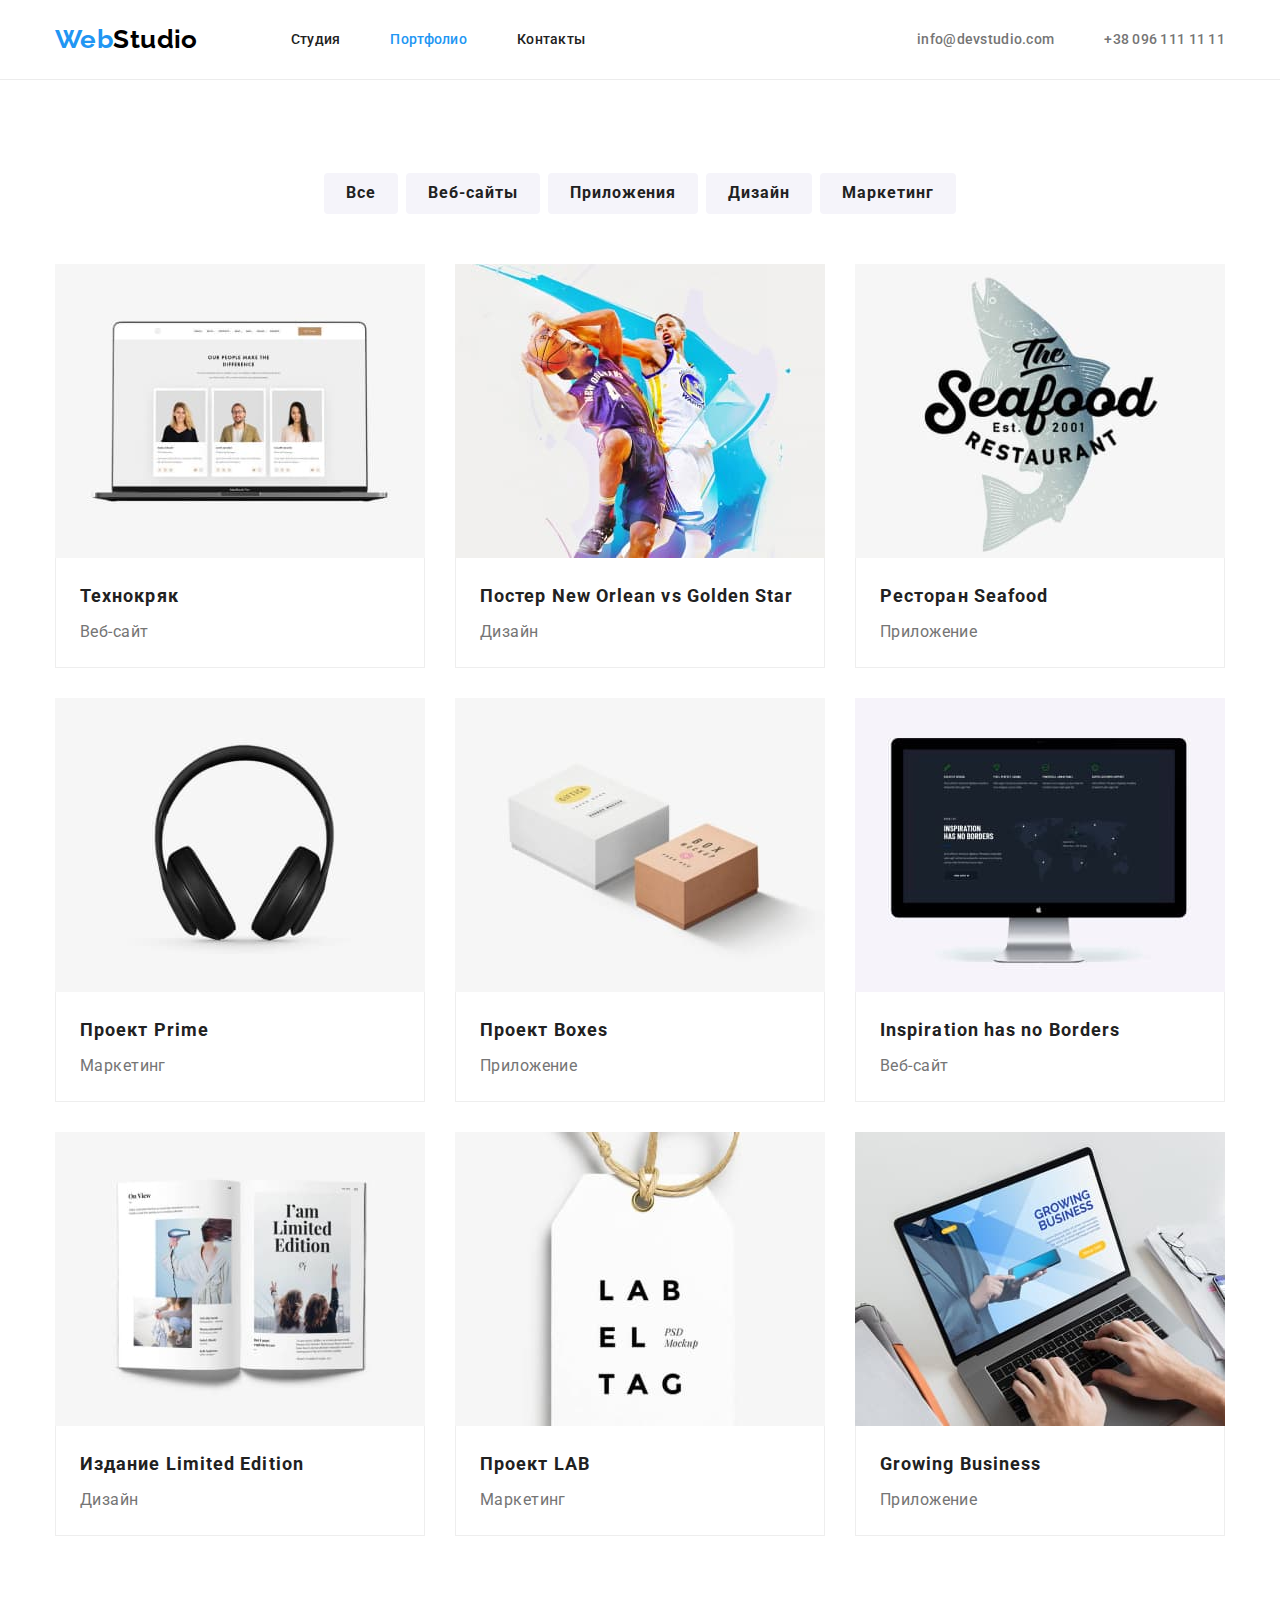
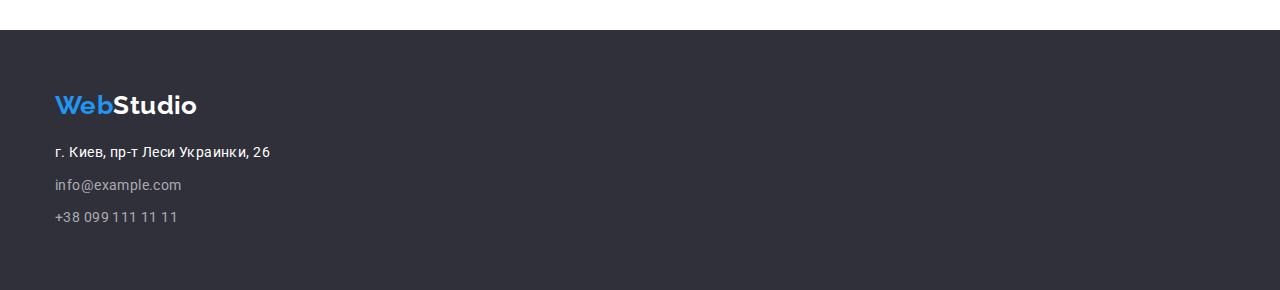
==== portfolio.html @ dd450b64 "добавляет иконки команды" ====
<!DOCTYPE html>
<html lang="ru">
  <head>
    <meta charset="UTF-8" />
    <meta http-equiv="X-UA-Compatible" content="IE=edge" />
    <meta name="viewport" content="width=device-width, initial-scale=1.0" />
    <title>Document</title>
    <link rel="preconnect" href="https://fonts.gstatic.com" />
    <link
      href="https://fonts.googleapis.com/css2?family=Raleway:wght@700&family=Roboto:wght@400;500;700;900&display=swap"
      rel="stylesheet"
    />
    <link
      rel="stylesheet"
      href="https://cdnjs.cloudflare.com/ajax/libs/modern-normalize/1.0.0/modern-normalize.min.css"
    />
    <link rel="stylesheet" href="./css/style.css" />
  </head>
  <body>
    <!-- Шапка сайта  -->
    <header class="header">
      <div class="container main-nav">
        <a href="#" class="logo link"><span class="decoration">Web</span>Studio</a>
        <nav>
          <ul class="nav list">
            <li class="nav-item">
              <a href="./index.html" class="nav-link link">Студия</a>
            </li>
            <li class="nav-item">
              <a href="./portfolio.html" class="nav-link link current">Портфолио</a>
            </li>
            <li class="nav-item"><a href="#" class="nav-link link">Контакты</a></li>
          </ul>
        </nav>
        <ul class="contacts list">
          <li class="contacts-item">
            <a href="mailto:info@devstudio.com" class="contacts-link link">info@devstudio.com</a>
          </li>
          <li class="contacts-item">
            <a href="tel:+380961111111" class="contacts-link link">+38 096 111 11 11</a>
          </li>
        </ul>
      </div>
    </header>
    <!-- Основная информация на странице -->
    <main>
      <section class="section">
        <div class="container">
          <h1 class="visually-hidden">Наши проекты</h1>
          <ul class="btn list">
            <li class="btn-item"><button type="button" class="button secondary">Все</button></li>
            <li class="btn-item">
              <button type="button" class="button secondary">Веб-сайты</button>
            </li>
            <li class="btn-item">
              <button type="button" class="button secondary">Приложения</button>
            </li>
            <li class="btn-item"><button type="button" class="button secondary">Дизайн</button></li>
            <li class="btn-item">
              <button type="button" class="button secondary">Маркетинг</button>
            </li>
          </ul>
          <ul class="progects list">
            <li class="progects-item">
              <a href="" class="link"
                ><img
                  class="progects-img"
                  src="./img/technokryak.jpg"
                  alt="Сайт для Технохряк"
                  width="370"
                  height="294"
                />
                <div class="progects-wrap">
                  <h2 class="progects-title">Технокряк</h2>
                  <p class="progects-text">Веб-сайт</p>
                </div>
              </a>
            </li>
            <li class="progects-item">
              <a href="" class="link"
                ><img
                  class="progects-img"
                  src="./img/poster.jpg"
                  alt="Постер для баскетбольной команды"
                  width="370"
                  height="294"
                />
                <div class="progects-wrap">
                  <h2 class="progects-title">Постер New Orlean vs Golden Star</h2>
                  <p class="progects-text">Дизайн</p>
                </div>
              </a>
            </li>
            <li class="progects-item">
              <a href="" class="link">
                <img
                  class="progects-img"
                  src="./img/seafood.jpg"
                  alt="Приложение для ресторана"
                  width="370"
                  height="294"
                />
                <div class="progects-wrap">
                  <h2 class="progects-title">Ресторан Seafood</h2>
                  <p class="progects-text">Приложение</p>
                </div>
              </a>
            </li>
            <li class="progects-item">
              <a href="" class="link"
                ><img
                  class="progects-img"
                  src="./img/prime.jpg"
                  alt="Маркетинг для проекта прайм"
                  width="370"
                  height="294"
                />
                <div class="progects-wrap">
                  <h2 class="progects-title">Проект Prime</h2>
                  <p class="progects-text">Маркетинг</p>
                </div>
              </a>
            </li>
            <li class="progects-item">
              <a href="" class="link"
                ><img
                  class="progects-img"
                  src="./img/boxes.jpg"
                  alt="Приложение для проекта боксес"
                  width="370"
                  height="294"
                />
                <div class="progects-wrap">
                  <h2 class="progects-title">Проект Boxes</h2>
                  <p class="progects-text">Приложение</p>
                </div>
              </a>
            </li>
            <li class="progects-item">
              <a href="" class="link"
                ><img
                  class="progects-img"
                  src="./img/inspiration.jpg"
                  alt="Сайт для вдозновения без границ"
                  width="370"
                  height="294"
                />
                <div class="progects-wrap">
                  <h2 class="progects-title">Inspiration has no Borders</h2>
                  <p class="progects-text">Веб-сайт</p>
                </div>
              </a>
            </li>
            <li class="progects-item">
              <a href="" class="link"
                ><img
                  class="progects-img"
                  src="./img/limited.jpg"
                  alt="Дизайн для издания"
                  width="370"
                  height="294"
                />
                <div class="progects-wrap">
                  <h2 class="progects-title">Издание Limited Edition</h2>
                  <p class="progects-text">Дизайн</p>
                </div>
              </a>
            </li>
            <li class="progects-item">
              <a href="" class="link"
                ><img
                  class="progects-img"
                  src="./img/lab.jpg"
                  alt="Маркетинг для проекта лаб"
                  width="370"
                  height="294"
                />
                <div class="progects-wrap">
                  <h2 class="progects-title">Проект LAB</h2>
                  <p class="progects-text">Маркетинг</p>
                </div>
              </a>
            </li>
            <li class="progects-item">
              <a href="" class="link"
                ><img
                  class="progects-img"
                  src="./img/growing.jpg"
                  alt="Приложение для растущего бизнеса "
                  width="370"
                  height="294"
                />
                <div class="progects-wrap">
                  <h2 class="progects-title">Growing Business</h2>
                  <p class="progects-text">Приложение</p>
                </div>
              </a>
            </li>
          </ul>
        </div>
      </section>
    </main>

    <!-- Подвал сайта -->
    <footer class="footer">
      <div class="container">
        <a href="#" class="footer-logo logo link"><span class="decoration">Web</span>Studio</a>
        <address class="address">г. Киев, пр-т Леси Украинки, 26</address>
        <ul class="list">
          <li class="footer-item">
            <a href="mailto:info@example.com" class="list-link link">info@example.com</a>
          </li>
          <li class="footer-item">
            <a href="tel:+380991111111" class="list-link link">+38 099 111 11 11</a>
          </li>
        </ul>
      </div>
    </footer>
  </body>
</html>
---- css/style.css ----
:root {
  --primary-text-color: #757575;
  --title-text-color: #212121;
  --accent-color: #2196f3;
  --primary-white-color: #ffffff;
  --black-color: #000000;
  --additional-color-section: #f5f4fa;
  --footer-color: #2f303a;
  --links-color: rgba(255, 255, 255, 0.6);
  --icon-color: #afb1b8;
  --border-radius: 4px;
}
body {
  background: var(--primary-white-color);
  color: var(--primary-text-color);

  font-family: 'Roboto', sans-serif;
  font-size: 14px;
  letter-spacing: 0.03em;
  line-height: 1.7;
}

h1,
h2,
h3,
h4,
h5,
h6,
p {
  margin: 0;
}

img {
  display: block;
}
.container {
  width: 1200px;
  margin: 0 auto;
  padding-left: 15px;
  padding-right: 15px;
}
.link {
  text-decoration: none;
  display: inline-block;
}

.list {
  list-style: none;
  margin: 0;
  padding: 0;
}
.visually-hidden:not(:focus):not(:active) {
  width: 1px;
  height: 1px;
  margin: -1px;
  border: 0;
  padding: 0;
  white-space: nowrap;
  clip-path: inset(100%);
  clip: rect(0 0 0 0);
  overflow: hidden;
}
/* header */
.header {
  border-bottom: 1px solid #ececec;
}
.main-nav {
  display: flex;
  align-items: center;
}

.logo {
  color: var(--black-color);

  font-family: 'Raleway', sans-serif;
  font-weight: 700;
  font-size: 26px;
  line-height: 1.2;
}

.decoration {
  color: var(--accent-color);
}
/* site nav */
.nav {
  display: flex;
  margin-left: 93px;
}
.nav-item + .nav-item {
  margin-left: 50px;
}
.nav-link {
  display: block;
  padding-top: 32px;
  padding-bottom: 32px;

  color: var(--title-text-color);
  font-weight: 500;
  line-height: 1.1;
  letter-spacing: 0.02em;
}
.nav-link:hover,
.nav-link:focus {
  color: var(--accent-color);
}
.nav-link.current {
  color: var(--accent-color);
}
.contacts {
  display: flex;
  margin-left: auto;
}

.contacts-item + .contacts-item {
  margin-left: 50px;
}

.contacts-link {
  color: var(--primary-text-color);
  font-weight: 500;
  line-height: 1.1;
  letter-spacing: 0.02em;

  display: flex;
  align-items: center;
}
.contacts-link:hover,
.contacts-link:focus {
  color: var(--accent-color);
}
.contacts-icon {
  margin-right: 10px;
  fill: currentColor;
}
/* hero */
.hero {
  text-align: center;
  padding-top: 200px;
  padding-bottom: 200px;
  margin: 0 auto;
  background: var(--additional-color-section);
  max-width: 1600px;
  height: 600px;
  background-image: linear-gradient(to right, rgba(47, 48, 58, 0.4), rgba(47, 48, 58, 0.4)),
    url(../img/hero.jpg);
  background-repeat: no-repeat;
  background-size: cover;
  background-position: center;
}

.hero-title {
  color: var(--primary-white-color);

  font-weight: 900;
  font-size: 44px;
  line-height: 1.4;
  letter-spacing: 0.06em;
  text-transform: uppercase;

  margin-bottom: 30px;
}
/* section */

.section {
  padding-top: 94px;
  padding-bottom: 94px;
}
.section:nth-child(3) {
  padding-top: 0;
}
.section-title {
  color: var(--title-text-color);

  font-size: 36px;
  line-height: 1.2;
  text-align: center;
  margin-bottom: 50px;
}
/* features */
.features {
  display: flex;
  justify-content: space-between;
}
.features-title {
  color: var(--title-text-color);

  font-size: 14px;
  line-height: 1.2;
  text-transform: uppercase;
  margin-bottom: 10px;
}
.features-item {
  width: 270px;
  background: #fff;
}
.fearures-box {
  width: 270px;
  height: 120px;
  background: var(--additional-color-section);
  margin-bottom: 30px;

  display: flex;
  align-items: center;
  border-radius: var(--border-radius);
}

/* we-do */
.we-do {
  display: flex;
  justify-content: space-between;
}

/* team */
.team-section {
  background: var(--additional-color-section);
}
.team {
  font-size: 16px;
  line-height: 1.2;
  text-align: center;

  display: flex;
  justify-content: space-between;
}
.team-wrap {
  padding-top: 30px;
  padding-bottom: 30px;
}
.team-item {
  background: var(--primary-white-color);
  overflow: hidden;
  box-shadow: 0px 1px 3px rgba(0, 0, 0, 0.12), 0px 1px 1px rgba(0, 0, 0, 0.14),
    0px 2px 1px rgba(0, 0, 0, 0.2);
  border-radius: 0px 0px 4px 4px;
}

.team-title {
  color: var(--title-text-color);
  font-weight: 500;
  font-size: 16px;
  line-height: 1.2;
  text-align: center;
  margin-bottom: 10px;
}
.team-text {
  margin-bottom: 16px;
}
.team-social {
  display: flex;
  justify-content: center;
}
.team-social-list + .team-social-list {
  margin-left: 10px;
}

.team-social-link {
  width: 44px;
  height: 44px;

  border-radius: 50%;
  display: flex;
  align-items: center;
  justify-content: center;
  fill: var(--icon-color);
}

.team-social-link:hover,
.team-social-link:focus {
  background: var(--accent-color);
  fill: var(--primary-white-color);
}
/* footer */
.footer {
  background: var(--footer-color);
  padding-top: 60px;
  padding-bottom: 60px;
}
.footer-logo {
  color: var(--primary-white-color);
  display: inline-block;
  margin-bottom: 20px;
}
.address {
  color: var(--primary-white-color);
  font-style: normal;
  margin-bottom: 9px;
}
.footer-item {
  margin-bottom: 9px;
}
.footer-item:last-child {
  margin-bottom: 0;
}
.list-link {
  color: var(--links-color);
}

.list-link:hover,
.list-link:focus {
  color: var(--accent-color);
}
/* button */
.button {
  font-family: inherit;
  font-weight: 700;
  font-size: 16px;
  line-height: 1.8;
  text-align: center;
  letter-spacing: 0.06em;
  cursor: pointer;
  border: 0;
  border-radius: var(--border-radius);
}
.button.primary {
  background: var(--accent-color);
  color: var(--primary-white-color);
  padding: 10px 32px;
  box-shadow: 0px 4px 4px rgba(0, 0, 0, 0.15);
}
.button.primary:hover,
.button.primary:focus {
  color: var(--primary-white-color);
  background: #188ce8;
}
.button.secondary {
  color: var(--title-text-color);
  background: var(--additional-color-section);
  padding: 6px 22px;
}
.button.secondary:hover,
.button.secondary:focus {
  color: var(--primary-white-color);
  background: var(--accent-color);
}

/* portfolio */
.btn {
  display: flex;
  justify-content: center;

  margin-bottom: 50px;
}
.btn-item {
  margin-right: 8px;
}
.btn-item:nth-child(5n) {
  margin-right: 0;
}
/* progects */
.progects {
  display: flex;
  flex-wrap: wrap;

  margin-right: -30px;
  margin-bottom: -30px;
}

.progects-item {
  width: 370px;
  margin-right: 30px;
  margin-bottom: 30px;
}
.progects-wrap {
  padding-top: 20px;
  padding-right: 24px;
  padding-bottom: 20px;
  padding-left: 24px;
  border-left: 1px solid #eeeeee;
  border-right: 1px solid #eeeeee;
  border-bottom: 1px solid #eeeeee;
}

.progects-title {
  color: var(--title-text-color);

  font-size: 18px;
  line-height: 2;
  letter-spacing: 0.06em;
  margin-bottom: 4px;
}
.progects-text {
  color: var(--primary-text-color);
  font-size: 16px;
  line-height: 1.8;
}
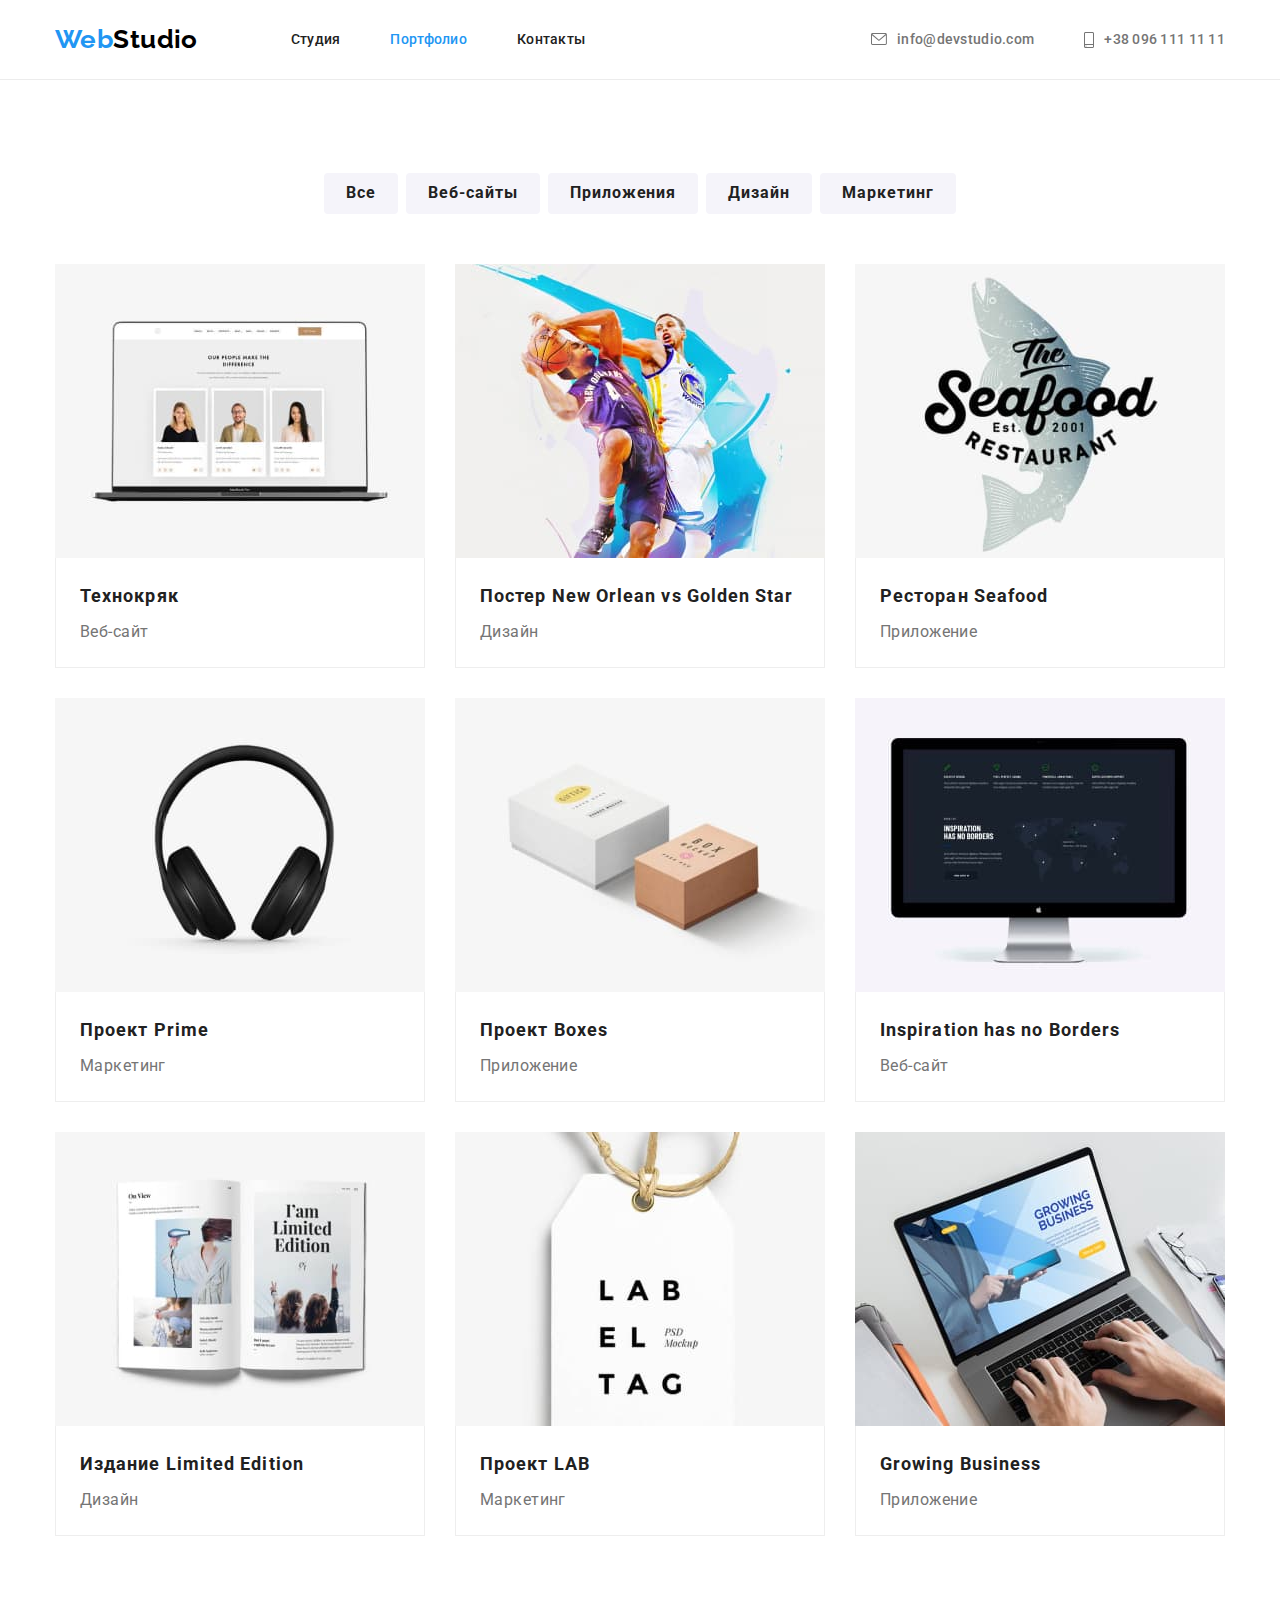
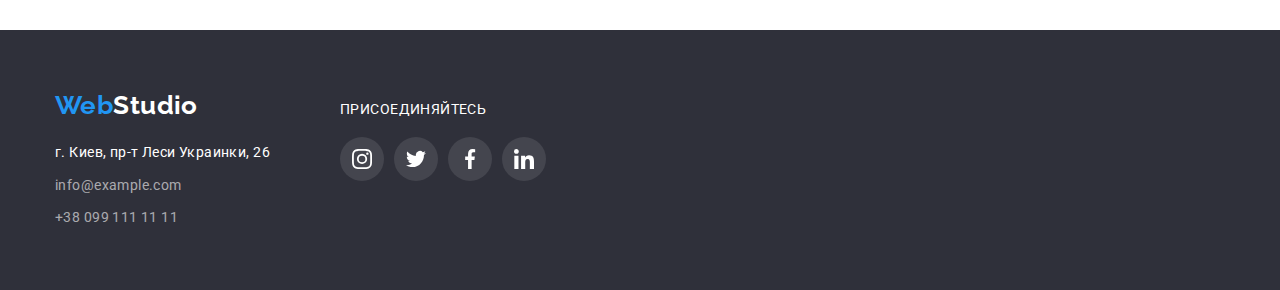
==== commit 9545ad1e: "добавляет иконки компаний и тени" ====
--- a/portfolio.html
+++ b/portfolio.html
@@ -34,10 +34,20 @@
         </nav>
         <ul class="contacts list">
           <li class="contacts-item">
-            <a href="mailto:info@devstudio.com" class="contacts-link link">info@devstudio.com</a>
+            <a href="mailto:info@devstudio.com" class="contacts-link link">
+              <svg class="contacts-icon" width="16" height="12">
+                <use href="./img/icons/icons.svg#icon-mail" />
+              </svg>
+              info@devstudio.com</a
+            >
           </li>
           <li class="contacts-item">
-            <a href="tel:+380961111111" class="contacts-link link">+38 096 111 11 11</a>
+            <a href="tel:+380961111111" class="contacts-link link">
+              <svg class="contacts-icon" width="10" height="16">
+                <use href="./img/icons/icons.svg#icon-phone" />
+              </svg>
+              +38 096 111 11 11
+            </a>
           </li>
         </ul>
       </div>
@@ -62,7 +72,7 @@
           </ul>
           <ul class="progects list">
             <li class="progects-item">
-              <a href="" class="link"
+              <a href="" class="progects-link link"
                 ><img
                   class="progects-img"
                   src="./img/technokryak.jpg"
@@ -77,7 +87,7 @@
               </a>
             </li>
             <li class="progects-item">
-              <a href="" class="link"
+              <a href="" class="progects-link link"
                 ><img
                   class="progects-img"
                   src="./img/poster.jpg"
@@ -92,7 +102,7 @@
               </a>
             </li>
             <li class="progects-item">
-              <a href="" class="link">
+              <a href="" class="progects-link link">
                 <img
                   class="progects-img"
                   src="./img/seafood.jpg"
@@ -107,7 +117,7 @@
               </a>
             </li>
             <li class="progects-item">
-              <a href="" class="link"
+              <a href="" class="progects-link link"
                 ><img
                   class="progects-img"
                   src="./img/prime.jpg"
@@ -122,7 +132,7 @@
               </a>
             </li>
             <li class="progects-item">
-              <a href="" class="link"
+              <a href="" class="progects-link link"
                 ><img
                   class="progects-img"
                   src="./img/boxes.jpg"
@@ -137,7 +147,7 @@
               </a>
             </li>
             <li class="progects-item">
-              <a href="" class="link"
+              <a href="" class="progects-link link"
                 ><img
                   class="progects-img"
                   src="./img/inspiration.jpg"
@@ -152,7 +162,7 @@
               </a>
             </li>
             <li class="progects-item">
-              <a href="" class="link"
+              <a href="" class="progects-link link"
                 ><img
                   class="progects-img"
                   src="./img/limited.jpg"
@@ -167,7 +177,7 @@
               </a>
             </li>
             <li class="progects-item">
-              <a href="" class="link"
+              <a href="" class="progects-link link"
                 ><img
                   class="progects-img"
                   src="./img/lab.jpg"
@@ -182,7 +192,7 @@
               </a>
             </li>
             <li class="progects-item">
-              <a href="" class="link"
+              <a href="" class="progects-link link"
                 ><img
                   class="progects-img"
                   src="./img/growing.jpg"
@@ -203,17 +213,53 @@
 
     <!-- Подвал сайта -->
     <footer class="footer">
-      <div class="container">
-        <a href="#" class="footer-logo logo link"><span class="decoration">Web</span>Studio</a>
-        <address class="address">г. Киев, пр-т Леси Украинки, 26</address>
-        <ul class="list">
-          <li class="footer-item">
-            <a href="mailto:info@example.com" class="list-link link">info@example.com</a>
-          </li>
-          <li class="footer-item">
-            <a href="tel:+380991111111" class="list-link link">+38 099 111 11 11</a>
-          </li>
-        </ul>
+      <div class="container footer-box">
+        <div class="footer-contacts">
+          <a href="#" class="footer-logo logo link"><span class="decoration">Web</span>Studio</a>
+          <address class="address">г. Киев, пр-т Леси Украинки, 26</address>
+          <ul class="list">
+            <li class="footer-item">
+              <a href="mailto:info@example.com" class="list-link link">info@example.com</a>
+            </li>
+            <li class="footer-item">
+              <a href="tel:+380991111111" class="list-link link">+38 099 111 11 11</a>
+            </li>
+          </ul>
+        </div>
+
+        <div class="join">
+          <p class="join-title">присоединяйтесь</p>
+          <ul class="join-social list">
+            <li class="join-social-list">
+              <a href="" class="join-social-link link">
+                <svg width="20" height="20">
+                  <use href="./img/icons/icons.svg#icon-instagram"></use>
+                </svg>
+              </a>
+            </li>
+            <li class="join-social-list">
+              <a href="" class="join-social-link link">
+                <svg width="20" height="20">
+                  <use href="./img/icons/icons.svg#icon-twitter"></use>
+                </svg>
+              </a>
+            </li>
+            <li class="join-social-list">
+              <a href="" class="join-social-link link">
+                <svg width="20" height="20" class="social-icon">
+                  <use href="./img/icons/icons.svg#icon-facebook"></use>
+                </svg>
+              </a>
+            </li>
+            <li class="join-social-list">
+              <a href="" class="join-social-link link">
+                <svg width="20" height="20">
+                  <use href="./img/icons/icons.svg#icon-linkedin"></use>
+                </svg>
+              </a>
+            </li>
+          </ul>
+        </div>
       </div>
     </footer>
   </body>
--- a/css/style.css
+++ b/css/style.css
@@ -269,12 +269,40 @@
   background: var(--accent-color);
   fill: var(--primary-white-color);
 }
+/* clients */
+.clients {
+  display: flex;
+  justify-content: space-between;
+}
+.clients-link {
+  width: 170px;
+  height: 92px;
+  border: 1px solid var(--icon-color);
+  border-radius: var(--border-radius);
+  fill: var(--icon-color);
+
+  display: flex;
+  align-items: center;
+}
+.clients-link:hover,
+.clients-link:focus {
+  border: 1px solid var(--accent-color);
+  fill: var(--accent-color);
+}
+
 /* footer */
 .footer {
   background: var(--footer-color);
   padding-top: 60px;
   padding-bottom: 60px;
 }
+.footer-box {
+  display: flex;
+  align-items: baseline;
+}
+.footer-contacts {
+  margin-right: 70px;
+}
 .footer-logo {
   color: var(--primary-white-color);
   display: inline-block;
@@ -298,6 +326,35 @@
 .list-link:hover,
 .list-link:focus {
   color: var(--accent-color);
+}
+
+.join-title {
+  color: var(--primary-white-color);
+  line-height: 1.142;
+  text-transform: uppercase;
+
+  margin-bottom: 20px;
+}
+.join-social {
+  display: flex;
+}
+.join-social-list + .join-social-list {
+  margin-left: 10px;
+}
+.join-social-link {
+  width: 44px;
+  height: 44px;
+  background: rgba(255, 255, 255, 0.1);
+
+  border-radius: 50%;
+  display: flex;
+  align-items: center;
+  justify-content: center;
+  fill: var(--primary-white-color);
+}
+.join-social-link:hover,
+.join-social-link:focus {
+  background: var(--accent-color);
 }
 /* button */
 .button {
@@ -331,6 +388,7 @@
 .button.secondary:focus {
   color: var(--primary-white-color);
   background: var(--accent-color);
+  box-shadow: 0px 4px 4px rgba(0, 0, 0, 0.15);
 }
 
 /* portfolio */
@@ -354,7 +412,11 @@
   margin-right: -30px;
   margin-bottom: -30px;
 }
-
+.progects-link:hover,
+.progects-link:focus {
+  box-shadow: 0px 1px 1px rgba(0, 0, 0, 0.12), 0px 4px 4px rgba(0, 0, 0, 0.06),
+    1px 4px 6px rgba(0, 0, 0, 0.16);
+}
 .progects-item {
   width: 370px;
   margin-right: 30px;
